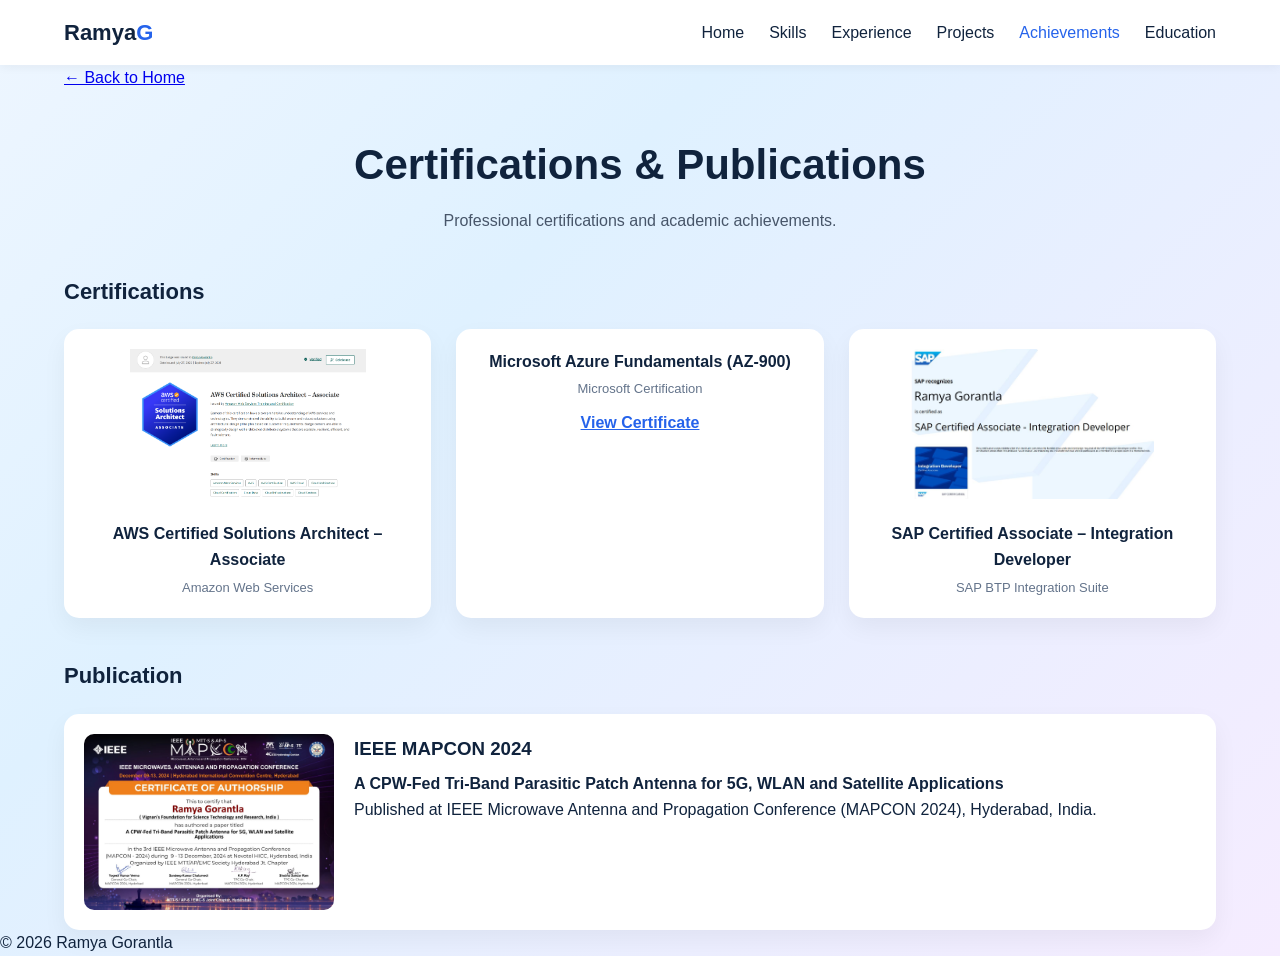
==== achievements.html @ 6d8d0039 "Update achievements.html" ====
<!DOCTYPE html>
<html lang="en">
<head>
  <meta charset="UTF-8" />
  <meta name="viewport" content="width=device-width, initial-scale=1.0"/>
  <title>Achievements | Ramya Gorantla</title>
  <link rel="stylesheet" href="style.css?v=3000" />
</head>

<body>

<!-- ===== NAVBAR ===== -->
<nav class="navbar">
  <div class="nav-container">
    <div class="logo">Ramya<span>G</span></div>
    <ul class="nav-links">
      <li><a href="index.html">Home</a></li>
      <li><a href="skills.html">Skills</a></li>
      <li><a href="experience.html">Experience</a></li>
      <li><a href="projects.html">Projects</a></li>
      <li><a class="active" href="achievements.html">Achievements</a></li>
      <li><a href="education.html">Education</a></li>
    </ul>
  </div>
</nav>

<!-- ===== SECTION ===== -->
<section class="page-section">
  <div class="container">

    <a href="index.html" class="back-link">← Back to Home</a>

    <h1 class="page-title">Certifications & Publications</h1>
    <p class="page-subtitle">Professional certifications and academic achievements.</p>

    <!-- ===== CERTIFICATIONS ===== -->
    <h2 class="section-title">Certifications</h2>

    <div class="cert-grid">

      <!-- AWS -->
      <div class="cert-card">
        <img src="images/Screenshot 2026-05-03 160434.png" alt="AWS Certification">
        <h3>AWS Certified Solutions Architect – Associate</h3>
        <p>Amazon Web Services</p>
      </div>

      <!-- AZURE -->
      <div class="cert-card">
        <h3>Microsoft Azure Fundamentals (AZ-900)</h3>
        <p>Microsoft Certification</p>
        <a href="images/Azure Fundamentals_AZ-900_certification_Ramya Gorantla.pdf" target="_blank">
          View Certificate
        </a>
      </div>

      <!-- SAP -->
      <div class="cert-card">
        <img src="images/1728362556163.jpg" alt="SAP Certification">
        <h3>SAP Certified Associate – Integration Developer</h3>
        <p>SAP BTP Integration Suite</p>
      </div>

    </div>

    <!-- ===== PUBLICATION ===== -->
    <h2 class="section-title">Publication</h2>

    <div class="publication-card">
      <img src="images/1738802696630.jpg" alt="IEEE Publication">
      
      <div>
        <h3>IEEE MAPCON 2024</h3>
        <p>
          <strong>
          A CPW-Fed Tri-Band Parasitic Patch Antenna for 5G, WLAN and Satellite Applications
          </strong>
        </p>
        <p>
          Published at IEEE Microwave Antenna and Propagation Conference (MAPCON 2024),
          Hyderabad, India.
        </p>
      </div>
    </div>

  </div>
</section>

<!-- ===== FOOTER ===== -->
<div class="footer">© 2026 Ramya Gorantla</div>

</body>
</html>
---- style.css ----
/* ===== RESET ===== */
* {
  margin: 0;
  padding: 0;
  box-sizing: border-box;
  font-family: "Segoe UI", Arial, sans-serif;
}

/* ===== BODY ===== */
body {
  background: linear-gradient(135deg, #eef6ff 0%, #dff1ff 35%, #f5ecff 100%);
  color: #10233d;
  line-height: 1.6;
}

/* ===== NAVBAR ===== */
.navbar {
  width: 100%;
  background: white;
  padding: 15px 0;
  box-shadow: 0 2px 10px rgba(0,0,0,0.05);
}

.nav-container {
  width: 90%;
  margin: auto;
  display: flex;
  justify-content: space-between;
  align-items: center;
}

.logo {
  font-size: 22px;
  font-weight: bold;
}

.logo span {
  color: #2563eb;
}

.nav-links {
  list-style: none;
  display: flex;
  gap: 25px;
}

.nav-links a {
  text-decoration: none;
  color: #10233d;
  font-weight: 500;
}

.nav-links a.active {
  color: #2563eb;
}

/* ===== HERO ===== */
.container {
  width: 90%;
  max-width: 1200px;
  margin: auto;
}

.hero {
  min-height: calc(100vh - 70px);
  display: flex;
  justify-content: center;
  align-items: center;
  padding: 70px 0;
}

.hero-left {
  max-width: 900px;
  text-align: center;
  margin: 0 auto;
}

/* ===== TAG ===== */
.tag {
  display: inline-block;
  background: #eaf2ff;
  padding: 10px 20px;
  border-radius: 30px;
  margin-bottom: 25px;
}

/* ===== TEXT ===== */
.hero h1 {
  font-size: 54px;
  margin-bottom: 10px;
}

.hero h2 {
  font-size: 25px;
  color: #3b82f6;
  margin-bottom: 20px;
}

.hero p {
  margin: 0 auto 30px;
  max-width: 850px;
}

/* ===== BUTTONS ===== */
.hero-buttons {
  display: flex;
  justify-content: center;
  flex-wrap: wrap;
  gap: 15px;
  margin-bottom: 35px;
}

.btn {
  padding: 12px 20px;
  border-radius: 10px;
  text-decoration: none;
  font-weight: 600;
}

.btn-primary {
  background: linear-gradient(135deg, #2563eb, #7c3aed);
  color: white;
}

/* ===== INFO BOXES (FIXED) ===== */
.quick-info {
  display: grid;
  grid-template-columns: repeat(4, 1fr);
  gap: 20px;
  max-width: 1050px;
  margin: 0 auto;
}

.info-box {
  background: white;
  padding: 25px;
  border-radius: 15px;
  min-height: 200px;
  text-align: center;
  box-shadow: 0 10px 25px rgba(0,0,0,0.05);
}

.info-box h3 {
  font-size: 22px;
  margin-bottom: 10px;
}

/* ===== CONTACT LINKS ===== */
.contact-links {
  display: flex;
  flex-direction: column;
  gap: 10px;
  align-items: center;
}

.contact-links a {
  width: 140px;
  padding: 8px 10px;
  border: 1px solid #dbe3ef;
  border-radius: 10px;
  text-decoration: none;
  color: #10233d;
  font-weight: 600;
  background: white;
}

/* ===== FLOATING BUTTON ===== */
.floating-ai-button {
  position: fixed;
  right: 25px;
  bottom: 25px;
  z-index: 999999;
  background: linear-gradient(135deg, #2563eb, #7c3aed);
  color: white;
  border: 2px solid white;
  padding: 15px 22px;
  border-radius: 999px;
  font-weight: 700;
  cursor: pointer;
  box-shadow: 0 12px 35px rgba(37,99,235,0.4);
}

/* ===== OVERLAY ===== */
.chat-overlay {
  position: fixed;
  inset: 0;
  background: rgba(15, 23, 42, 0.35);
  backdrop-filter: blur(4px);
  z-index: 999997;
  display: none;
}

.chat-overlay.show-overlay {
  display: block;
}

/* ===== CHATBOT ===== */
.chatbot-popup {
  position: fixed;
  top: 0;
  right: 0;
  width: 430px;
  height: 100vh;
  background: #0f172a;
  transform: translateX(100%);
  transition: transform 0.35s ease;
  z-index: 999998;
  display: flex;
  flex-direction: column;
}

.chatbot-popup.show-chatbot {
  transform: translateX(0);
}

.chatbot-header {
  height: 58px;
  background: linear-gradient(135deg, #2563eb, #7c3aed);
  color: white;
  display: flex;
  justify-content: space-between;
  align-items: center;
  padding: 16px;
  font-weight: 700;
}

.chatbot-frame {
  width: 100%;
  height: calc(100% - 58px);
  border: none;
}

/* ===== RESPONSIVE ===== */
@media (max-width: 900px) {
  .quick-info {
    grid-template-columns: repeat(2, 1fr);
  }
}

@media (max-width: 600px) {
  .quick-info {
    grid-template-columns: 1fr;
  }

  .hero h1 {
    font-size: 38px;
  }

  .hero h2 {
    font-size: 22px;
  }

  .nav-container {
    flex-direction: column;
    gap: 12px;
  }

  .nav-links {
    flex-wrap: wrap;
    justify-content: center;
  }
}
/* ===== SKILLS PAGE ===== */

.page-title {
  text-align: center;
  margin-top: 40px;
  font-size: 42px;
}

.page-subtitle {
  text-align: center;
  max-width: 700px;
  margin: 10px auto 40px;
  color: #475569;
}

.skills-grid {
  display: grid;
  grid-template-columns: repeat(3, 1fr);
  gap: 25px;
  margin-bottom: 50px;
}

.skill-card {
  background: white;
  padding: 25px;
  border-radius: 15px;
  box-shadow: 0 10px 25px rgba(0,0,0,0.05);
  transition: 0.3s;
}

.skill-card:hover {
  transform: translateY(-5px);
}

.skill-card h3 {
  margin-bottom: 10px;
  font-size: 20px;
}

.skill-card p {
  color: #475569;
}

/* Responsive */
@media (max-width: 900px) {
  .skills-grid {
    grid-template-columns: repeat(2, 1fr);
  }
}

@media (max-width: 600px) {
  .skills-grid {
    grid-template-columns: 1fr;
  }
}

/* ===== PROJECT GRID ===== */
.projects-grid {
  display: grid;
  grid-template-columns: repeat(2, 1fr);
  gap: 25px;
  margin-top: 30px;
}

/* ===== PROJECT CARD ===== */
.project-card {
  background: white;
  padding: 20px;
  border-radius: 15px;
  box-shadow: 0 10px 25px rgba(0,0,0,0.05);
  text-align: left;
  transition: 0.3s;
}

.project-card:hover {
  transform: translateY(-5px);
}

.project-card h3 {
  margin-bottom: 8px;
}

.project-card h4 {
  color: #3b82f6;
  font-size: 14px;
  margin-bottom: 10px;
}

.project-card p {
  font-size: 14px;
  margin-bottom: 10px;
}

.project-card a {
  color: #2563eb;
  font-weight: 600;
  text-decoration: none;
}

/* ===== RESPONSIVE ===== */
@media (max-width: 800px) {
  .projects-grid {
    grid-template-columns: 1fr;
  }
}

/* ===== SECTION TITLE ===== */
.section-title {
  margin-top: 40px;
  margin-bottom: 20px;
  font-size: 22px;
  text-align: left;
}

/* ===== CERT GRID ===== */
.cert-grid {
  display: grid;
  grid-template-columns: repeat(3, 1fr);
  gap: 25px;
}

/* ===== CERT CARD ===== */
.cert-card {
  background: white;
  padding: 20px;
  border-radius: 15px;
  text-align: center;
  box-shadow: 0 10px 25px rgba(0,0,0,0.05);
}

.cert-card img {
  width: 100%;
  height: 150px;
  object-fit: contain;
  margin-bottom: 15px;
}

.cert-card h3 {
  font-size: 16px;
  margin-bottom: 5px;
}

.cert-card p {
  font-size: 13px;
  color: #64748b;
}

.cert-card a {
  display: inline-block;
  margin-top: 10px;
  color: #2563eb;
  font-weight: 600;
}

/* ===== PUBLICATION ===== */
.publication-card {
  display: flex;
  gap: 20px;
  background: white;
  padding: 20px;
  border-radius: 15px;
  box-shadow: 0 10px 25px rgba(0,0,0,0.05);
}

.publication-card img {
  width: 250px;
  border-radius: 10px;
}

.publication-card h3 {
  margin-bottom: 8px;
}

/* ===== RESPONSIVE ===== */
@media (max-width: 900px) {
  .cert-grid {
    grid-template-columns: 1fr;
  }

  .publication-card {
    flex-direction: column;
  }

  .publication-card img {
    width: 100%;
  }
}
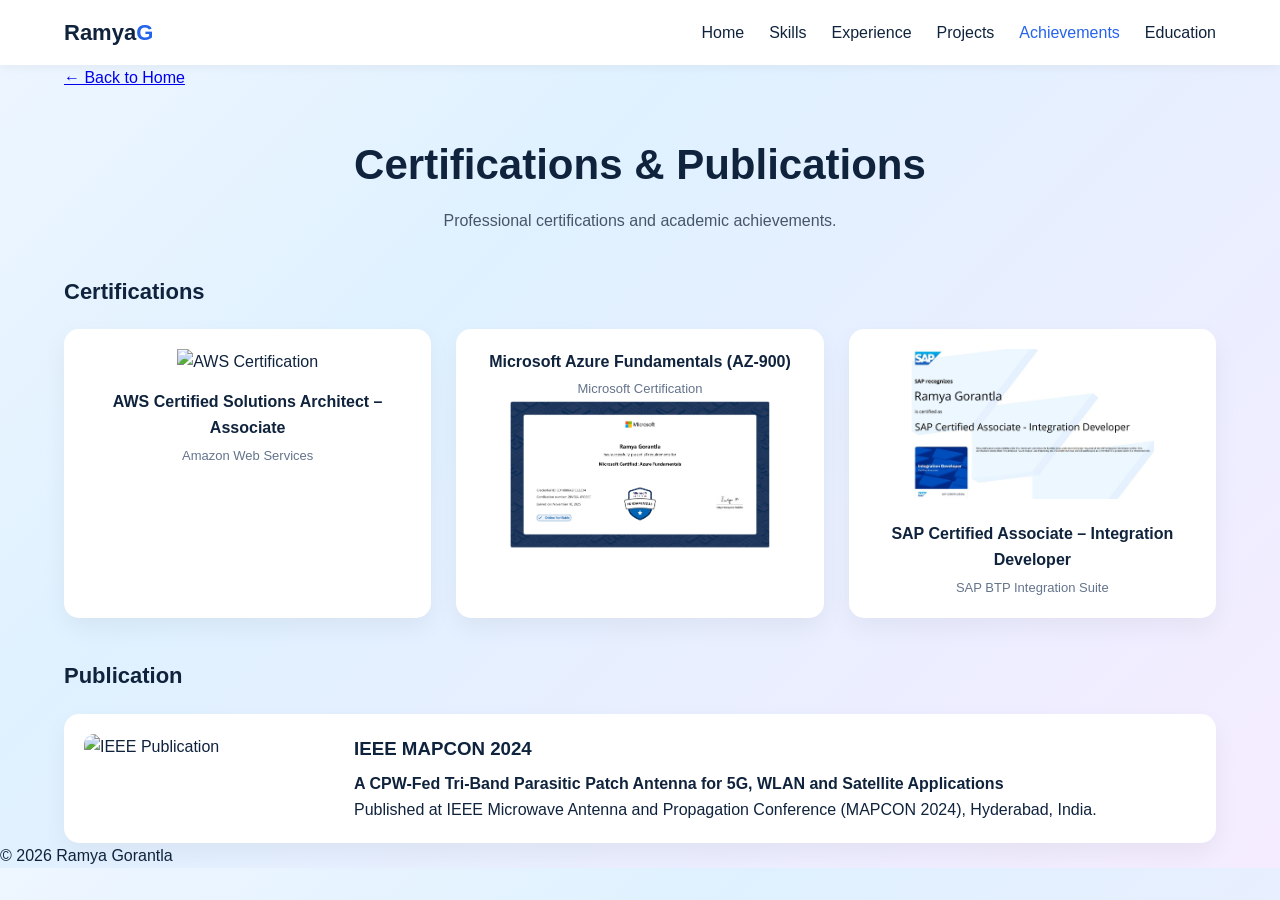
==== commit f2e04ee9: "Update achievements.html" ====
--- a/achievements.html
+++ b/achievements.html
@@ -40,7 +40,7 @@
 
       <!-- AWS -->
       <div class="cert-card">
-        <img src="images/Screenshot 2026-05-03 160434.png" alt="AWS Certification">
+        <img src="images/AWS.png" alt="AWS Certification">
         <h3>AWS Certified Solutions Architect – Associate</h3>
         <p>Amazon Web Services</p>
       </div>
@@ -49,14 +49,12 @@
       <div class="cert-card">
         <h3>Microsoft Azure Fundamentals (AZ-900)</h3>
         <p>Microsoft Certification</p>
-        <a href="images/Azure Fundamentals_AZ-900_certification_Ramya Gorantla.pdf" target="_blank">
-          View Certificate
-        </a>
+        <img src="images/Microsoft_Azure.png" alt="Microsoft Certification">
       </div>
 
       <!-- SAP -->
       <div class="cert-card">
-        <img src="images/1728362556163.jpg" alt="SAP Certification">
+        <img src="images/SAP.jpg" alt="SAP Certification">
         <h3>SAP Certified Associate – Integration Developer</h3>
         <p>SAP BTP Integration Suite</p>
       </div>
@@ -67,7 +65,7 @@
     <h2 class="section-title">Publication</h2>
 
     <div class="publication-card">
-      <img src="images/1738802696630.jpg" alt="IEEE Publication">
+      <img src="images/IEEE.jpg" alt="IEEE Publication">
       
       <div>
         <h3>IEEE MAPCON 2024</h3>
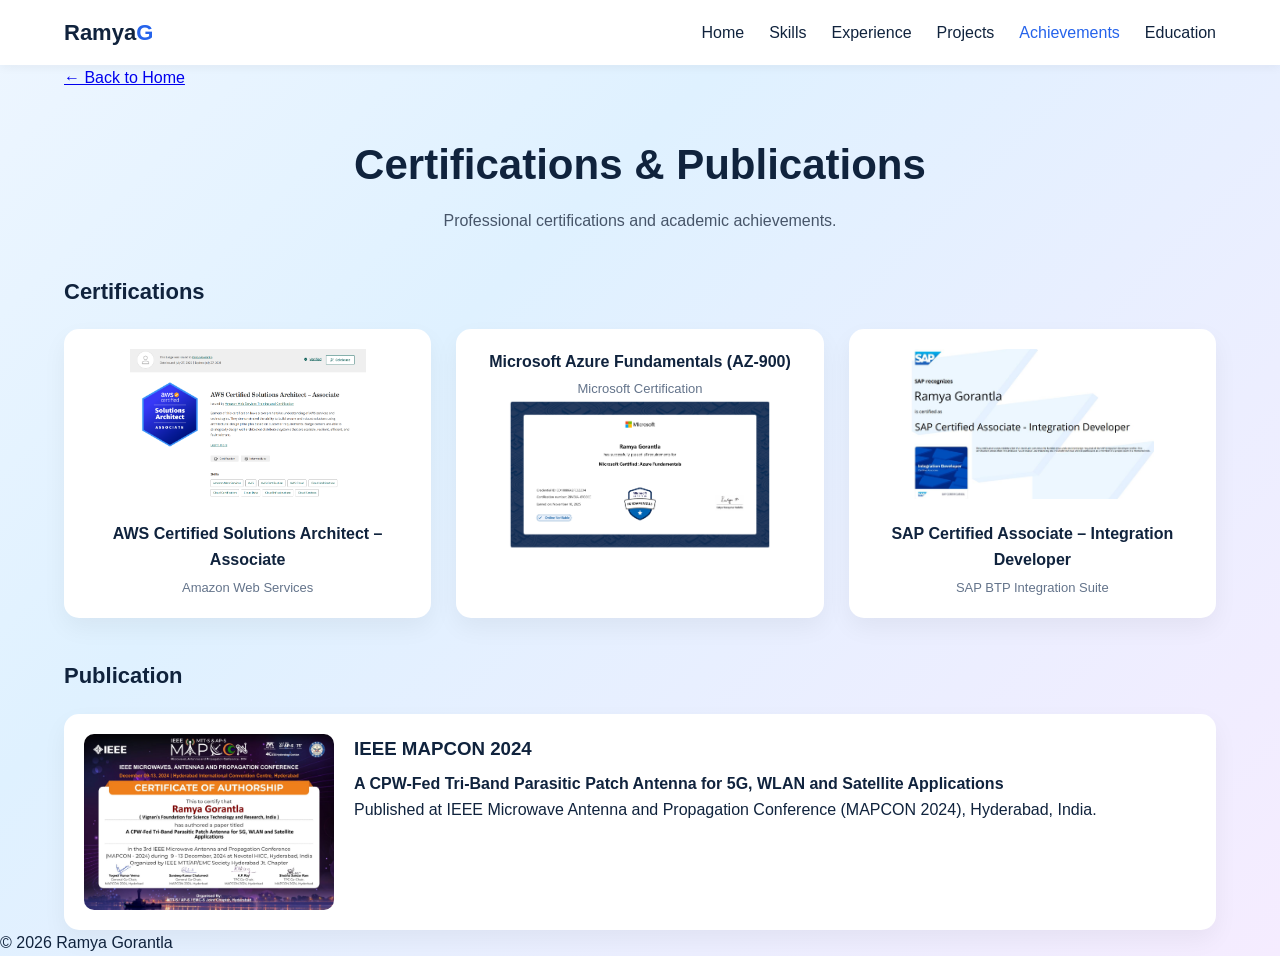
==== commit 733426d0: "Update achievements.html" ====
--- a/achievements.html
+++ b/achievements.html
@@ -54,7 +54,7 @@
 
       <!-- SAP -->
       <div class="cert-card">
-        <img src="images/SAP.jpg" alt="SAP Certification">
+        <img src="images/SAP.png" alt="SAP Certification">
         <h3>SAP Certified Associate – Integration Developer</h3>
         <p>SAP BTP Integration Suite</p>
       </div>
@@ -65,7 +65,7 @@
     <h2 class="section-title">Publication</h2>
 
     <div class="publication-card">
-      <img src="images/IEEE.jpg" alt="IEEE Publication">
+      <img src="images/IEEE.png" alt="IEEE Publication">
       
       <div>
         <h3>IEEE MAPCON 2024</h3>
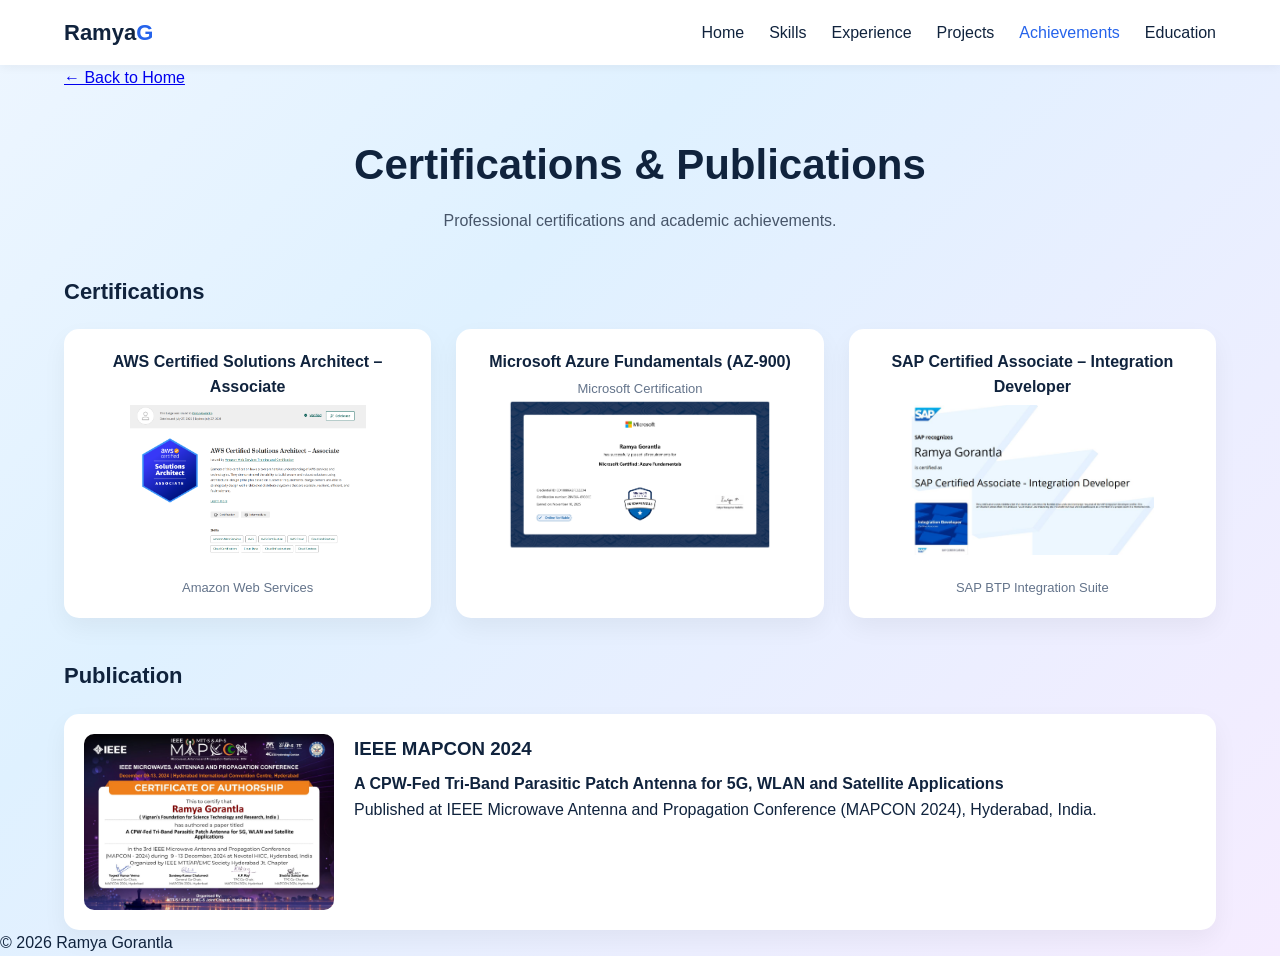
==== commit 849cc66f: "Update achievements.html" ====
--- a/achievements.html
+++ b/achievements.html
@@ -40,8 +40,8 @@
 
       <!-- AWS -->
       <div class="cert-card">
+        <h3>AWS Certified Solutions Architect – Associate</h3>
         <img src="images/AWS.png" alt="AWS Certification">
-        <h3>AWS Certified Solutions Architect – Associate</h3>
         <p>Amazon Web Services</p>
       </div>
 
@@ -54,8 +54,8 @@
 
       <!-- SAP -->
       <div class="cert-card">
+        <h3>SAP Certified Associate – Integration Developer</h3>
         <img src="images/SAP.png" alt="SAP Certification">
-        <h3>SAP Certified Associate – Integration Developer</h3>
         <p>SAP BTP Integration Suite</p>
       </div>
 
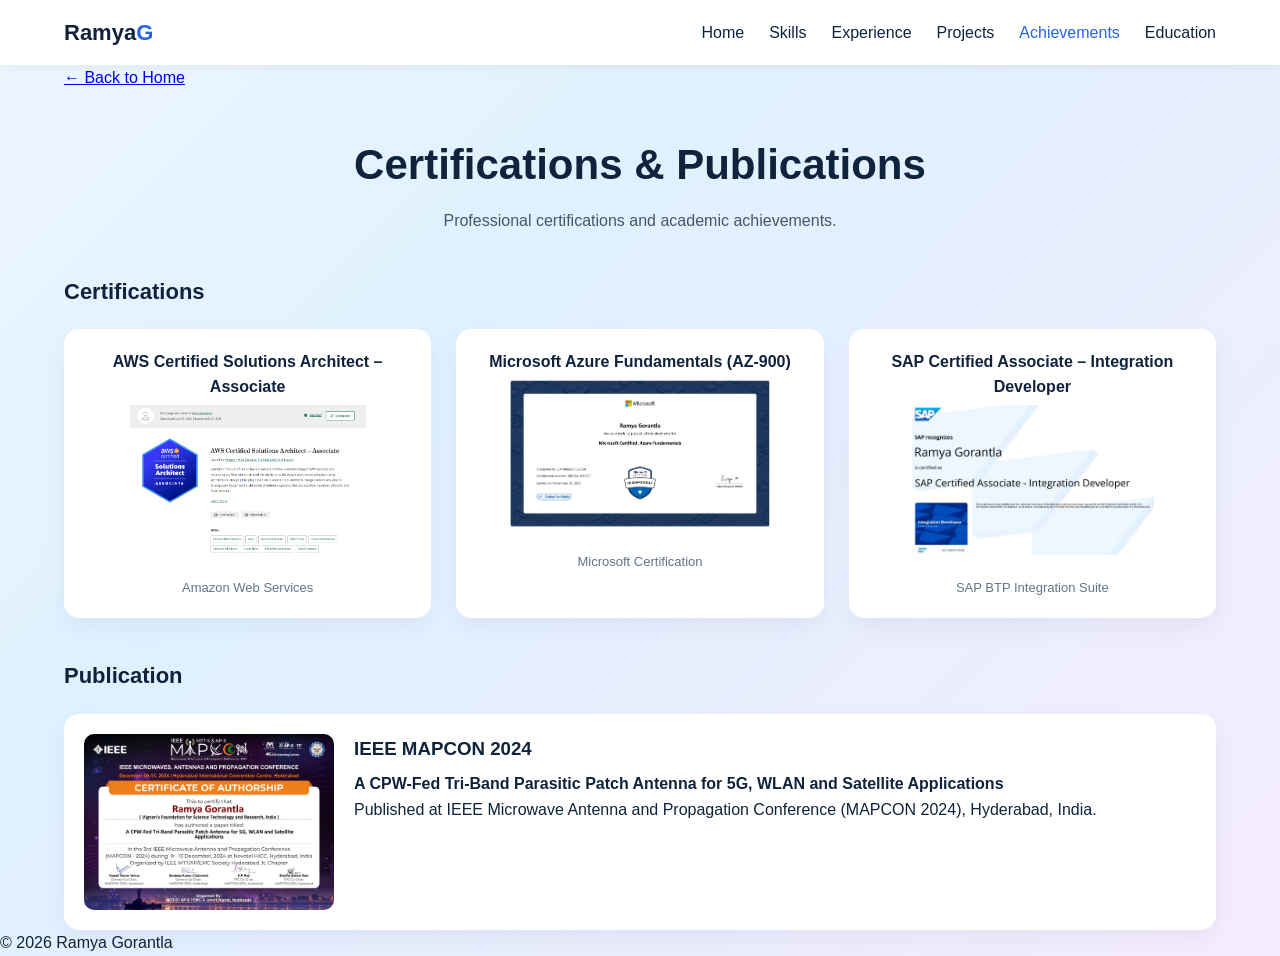
==== commit f64c531b: "Update achievements.html" ====
--- a/achievements.html
+++ b/achievements.html
@@ -48,8 +48,8 @@
       <!-- AZURE -->
       <div class="cert-card">
         <h3>Microsoft Azure Fundamentals (AZ-900)</h3>
+        <img src="images/Microsoft_Azure.png" alt="Microsoft Certification">
         <p>Microsoft Certification</p>
-        <img src="images/Microsoft_Azure.png" alt="Microsoft Certification">
       </div>
 
       <!-- SAP -->
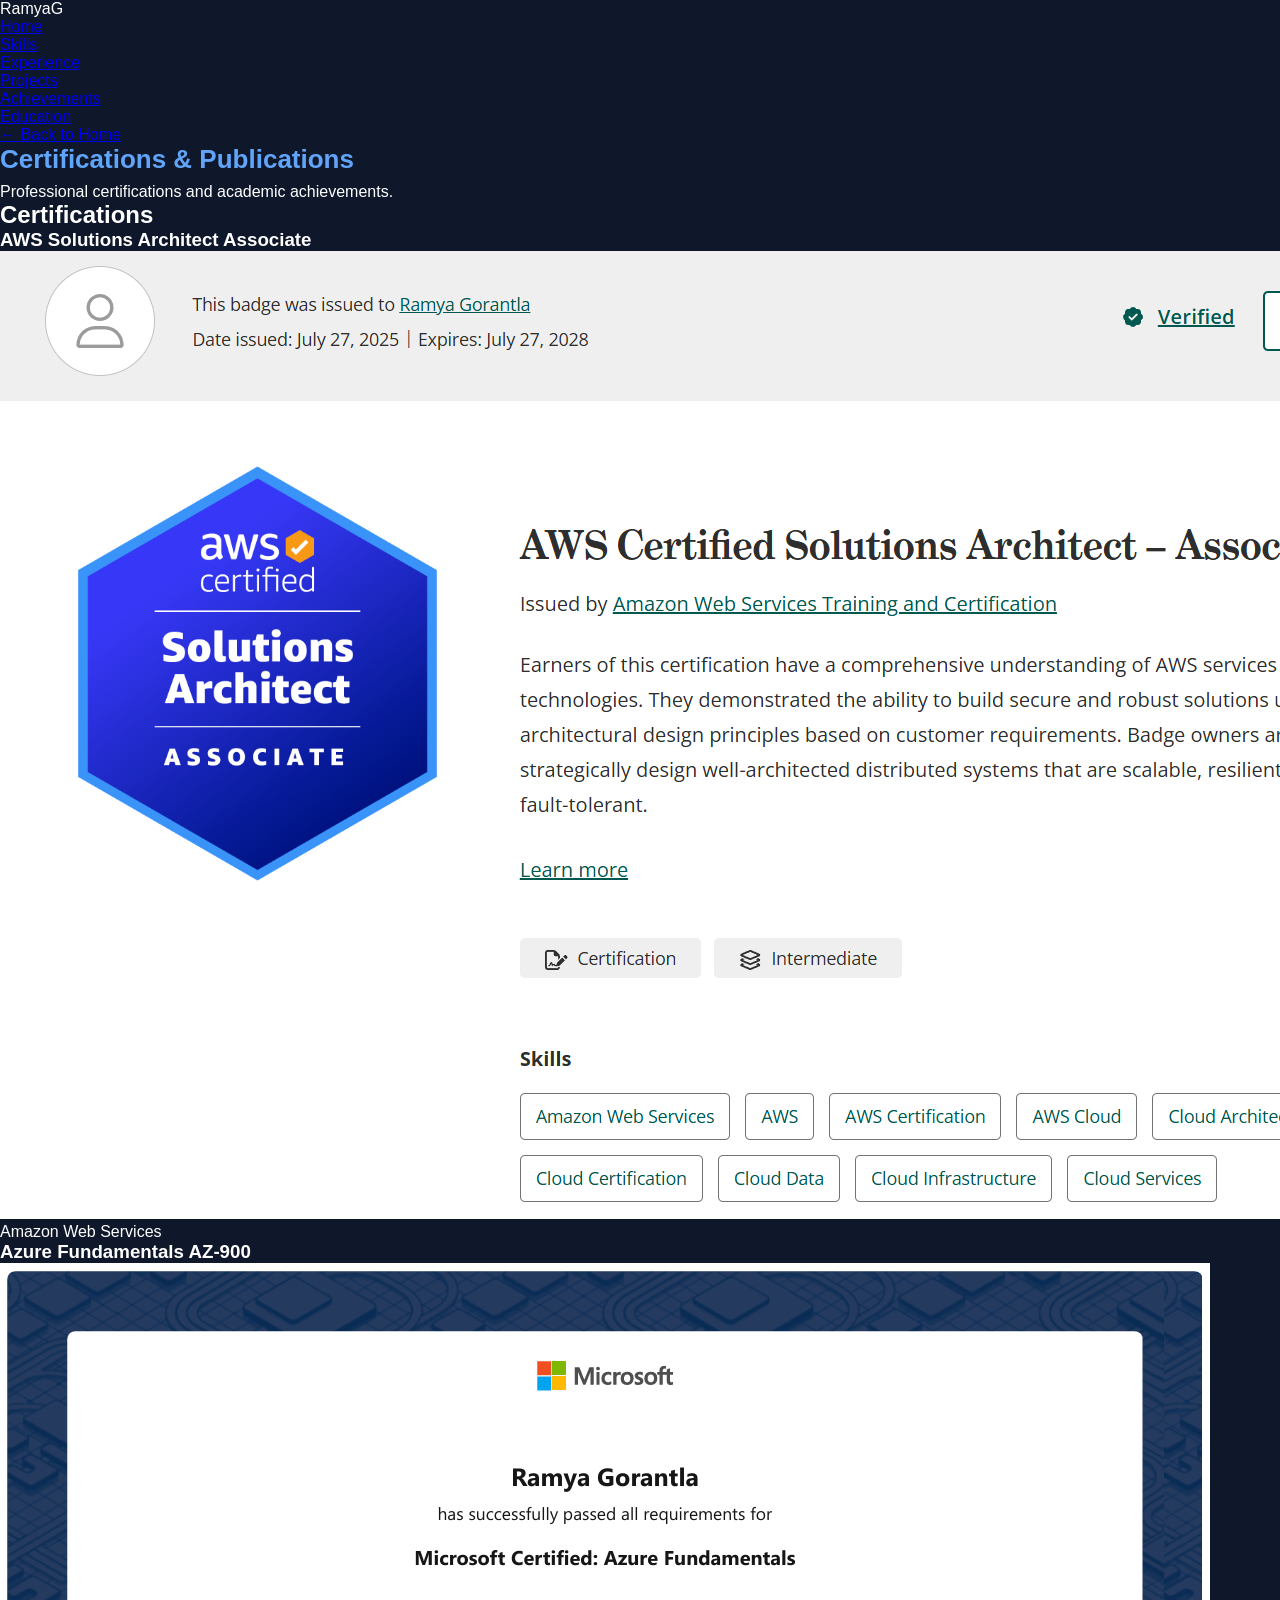
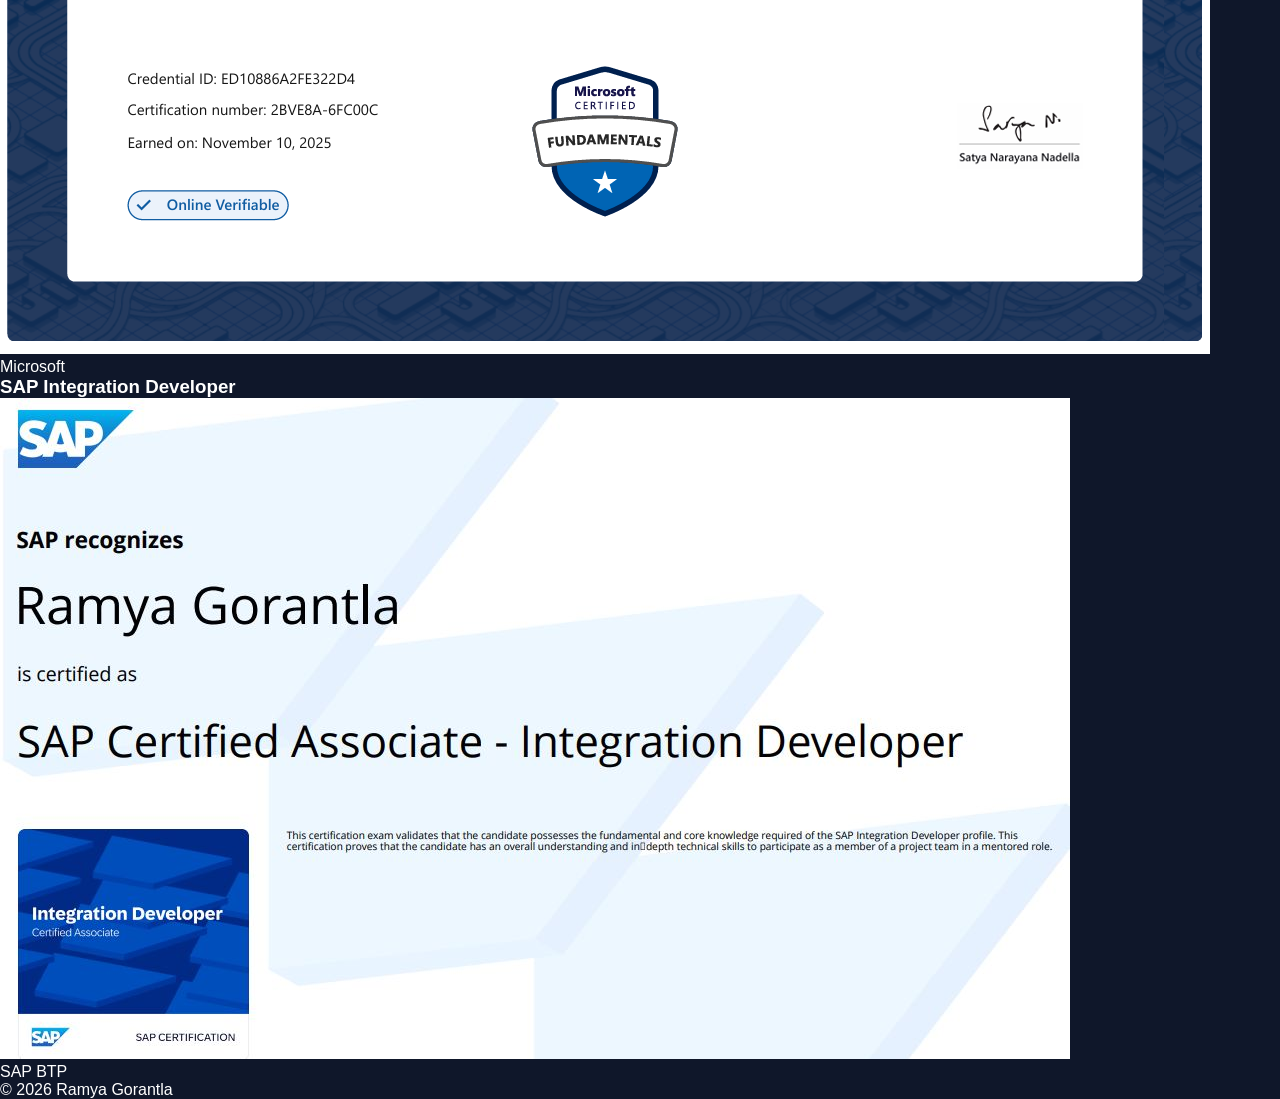
==== commit ef66fa16: "Update achievements.html" ====
--- a/achievements.html
+++ b/achievements.html
@@ -35,51 +35,31 @@
 
     <!-- ===== CERTIFICATIONS ===== -->
     <h2 class="section-title">Certifications</h2>
+<div class="cert-grid">
 
-    <div class="cert-grid">
+  <!-- AWS -->
+  <div class="cert-card">
+    <h3>AWS Solutions Architect Associate</h3>
+    <img src="images/AWS.png" alt="AWS Certification">
+    <p>Amazon Web Services</p>
+  </div>
 
-      <!-- AWS -->
-      <div class="cert-card">
-        <h3>AWS Certified Solutions Architect – Associate</h3>
-        <img src="images/AWS.png" alt="AWS Certification">
-        <p>Amazon Web Services</p>
-      </div>
+  <!-- Azure -->
+  <div class="cert-card">
+    <h3>Azure Fundamentals AZ-900</h3>
+    <img src="images/Microsoft_Azure.png" alt="Azure Certification">
+    <p>Microsoft</p>
+  </div>
 
-      <!-- AZURE -->
-      <div class="cert-card">
-        <h3>Microsoft Azure Fundamentals (AZ-900)</h3>
-        <img src="images/Microsoft_Azure.png" alt="Microsoft Certification">
-        <p>Microsoft Certification</p>
-      </div>
+  <!-- SAP -->
+  <div class="cert-card">
+    <h3>SAP Integration Developer</h3>
+    <img src="images/SAP.png" alt="SAP Certification">
+    <p>SAP BTP</p>
+  </div>
 
-      <!-- SAP -->
-      <div class="cert-card">
-        <h3>SAP Certified Associate – Integration Developer</h3>
-        <img src="images/SAP.png" alt="SAP Certification">
-        <p>SAP BTP Integration Suite</p>
-      </div>
-
-    </div>
-
-    <!-- ===== PUBLICATION ===== -->
-    <h2 class="section-title">Publication</h2>
-
-    <div class="publication-card">
-      <img src="images/IEEE.png" alt="IEEE Publication">
-      
-      <div>
-        <h3>IEEE MAPCON 2024</h3>
-        <p>
-          <strong>
-          A CPW-Fed Tri-Band Parasitic Patch Antenna for 5G, WLAN and Satellite Applications
-          </strong>
-        </p>
-        <p>
-          Published at IEEE Microwave Antenna and Propagation Conference (MAPCON 2024),
-          Hyderabad, India.
-        </p>
-      </div>
-    </div>
+</div>
+    
 
   </div>
 </section>
--- a/style.css
+++ b/style.css
@@ -1,449 +1,132 @@
-/* ===== RESET ===== */
 * {
+  box-sizing: border-box;
   margin: 0;
   padding: 0;
-  box-sizing: border-box;
   font-family: "Segoe UI", Arial, sans-serif;
 }
 
-/* ===== BODY ===== */
 body {
-  background: linear-gradient(135deg, #eef6ff 0%, #dff1ff 35%, #f5ecff 100%);
-  color: #10233d;
-  line-height: 1.6;
+  background: #0f172a;
+  color: white;
+  min-height: 100vh;
 }
 
-/* ===== NAVBAR ===== */
-.navbar {
-  width: 100%;
-  background: white;
-  padding: 15px 0;
-  box-shadow: 0 2px 10px rgba(0,0,0,0.05);
+.page {
+  min-height: 100vh;
+  padding: 18px;
+  background: #0f172a;
 }
 
-.nav-container {
-  width: 90%;
-  margin: auto;
-  display: flex;
-  justify-content: space-between;
-  align-items: center;
+.card {
+  background: #0f172a;
+  width: 100%;
+  height: 100%;
 }
 
-.logo {
-  font-size: 22px;
-  font-weight: bold;
+h1 {
+  font-size: 26px;
+  color: #60a5fa;
+  margin-bottom: 8px;
 }
 
-.logo span {
-  color: #2563eb;
+.subtitle {
+  color: #cbd5e1;
+  font-size: 14px;
+  line-height: 1.5;
+  margin-bottom: 14px;
 }
 
-.nav-links {
-  list-style: none;
+.quick-buttons {
   display: flex;
-  gap: 25px;
+  flex-wrap: wrap;
+  gap: 8px;
+  margin-bottom: 14px;
 }
 
-.nav-links a {
-  text-decoration: none;
-  color: #10233d;
-  font-weight: 500;
+.quick-buttons button {
+  background: #1e40af;
+  color: white;
+  border: none;
+  padding: 8px 12px;
+  border-radius: 999px;
+  cursor: pointer;
+  font-size: 13px;
 }
 
-.nav-links a.active {
-  color: #2563eb;
+.chat-box {
+  height: 320px;
+  overflow-y: auto;
+  background: #020617;
+  border: 1px solid #334155;
+  border-radius: 14px;
+  padding: 14px;
+  margin-bottom: 14px;
 }
 
-/* ===== HERO ===== */
-.container {
-  width: 90%;
-  max-width: 1200px;
-  margin: auto;
+.bot-message,
+.user-message {
+  padding: 11px 13px;
+  border-radius: 13px;
+  margin-bottom: 12px;
+  font-size: 14px;
+  line-height: 1.5;
+  white-space: pre-wrap;
 }
 
-.hero {
-  min-height: calc(100vh - 70px);
-  display: flex;
-  justify-content: center;
-  align-items: center;
-  padding: 70px 0;
+.bot-message {
+  background: #111827;
+  color: #e5e7eb;
+  border: 1px solid #374151;
+  max-width: 90%;
 }
 
-.hero-left {
-  max-width: 900px;
-  text-align: center;
-  margin: 0 auto;
+.user-message {
+  background: #2563eb;
+  color: white;
+  max-width: 85%;
+  margin-left: auto;
 }
 
-/* ===== TAG ===== */
-.tag {
-  display: inline-block;
-  background: #eaf2ff;
-  padding: 10px 20px;
-  border-radius: 30px;
-  margin-bottom: 25px;
+.loading {
+  color: #93c5fd;
+  font-style: italic;
 }
 
-/* ===== TEXT ===== */
-.hero h1 {
-  font-size: 54px;
+.input-row {
+  display: flex;
+  gap: 8px;
   margin-bottom: 10px;
 }
 
-.hero h2 {
-  font-size: 25px;
-  color: #3b82f6;
-  margin-bottom: 20px;
+.input-row input {
+  flex: 1;
+  padding: 12px;
+  border-radius: 10px;
+  border: none;
+  outline: none;
+  font-size: 14px;
 }
 
-.hero p {
-  margin: 0 auto 30px;
-  max-width: 850px;
-}
-
-/* ===== BUTTONS ===== */
-.hero-buttons {
-  display: flex;
-  justify-content: center;
-  flex-wrap: wrap;
-  gap: 15px;
-  margin-bottom: 35px;
-}
-
-.btn {
-  padding: 12px 20px;
+.input-row button {
+  background: #2563eb;
+  color: white;
+  border: none;
+  padding: 12px 16px;
   border-radius: 10px;
-  text-decoration: none;
-  font-weight: 600;
-}
-
-.btn-primary {
-  background: linear-gradient(135deg, #2563eb, #7c3aed);
-  color: white;
-}
-
-/* ===== INFO BOXES (FIXED) ===== */
-.quick-info {
-  display: grid;
-  grid-template-columns: repeat(4, 1fr);
-  gap: 20px;
-  max-width: 1050px;
-  margin: 0 auto;
-}
-
-.info-box {
-  background: white;
-  padding: 25px;
-  border-radius: 15px;
-  min-height: 200px;
-  text-align: center;
-  box-shadow: 0 10px 25px rgba(0,0,0,0.05);
-}
-
-.info-box h3 {
-  font-size: 22px;
-  margin-bottom: 10px;
-}
-
-/* ===== CONTACT LINKS ===== */
-.contact-links {
-  display: flex;
-  flex-direction: column;
-  gap: 10px;
-  align-items: center;
-}
-
-.contact-links a {
-  width: 140px;
-  padding: 8px 10px;
-  border: 1px solid #dbe3ef;
-  border-radius: 10px;
-  text-decoration: none;
-  color: #10233d;
-  font-weight: 600;
-  background: white;
-}
-
-/* ===== FLOATING BUTTON ===== */
-.floating-ai-button {
-  position: fixed;
-  right: 25px;
-  bottom: 25px;
-  z-index: 999999;
-  background: linear-gradient(135deg, #2563eb, #7c3aed);
-  color: white;
-  border: 2px solid white;
-  padding: 15px 22px;
-  border-radius: 999px;
-  font-weight: 700;
   cursor: pointer;
-  box-shadow: 0 12px 35px rgba(37,99,235,0.4);
-}
-
-/* ===== OVERLAY ===== */
-.chat-overlay {
-  position: fixed;
-  inset: 0;
-  background: rgba(15, 23, 42, 0.35);
-  backdrop-filter: blur(4px);
-  z-index: 999997;
-  display: none;
-}
-
-.chat-overlay.show-overlay {
-  display: block;
-}
-
-/* ===== CHATBOT ===== */
-.chatbot-popup {
-  position: fixed;
-  top: 0;
-  right: 0;
-  width: 430px;
-  height: 100vh;
-  background: #0f172a;
-  transform: translateX(100%);
-  transition: transform 0.35s ease;
-  z-index: 999998;
-  display: flex;
-  flex-direction: column;
-}
-
-.chatbot-popup.show-chatbot {
-  transform: translateX(0);
-}
-
-.chatbot-header {
-  height: 58px;
-  background: linear-gradient(135deg, #2563eb, #7c3aed);
-  color: white;
-  display: flex;
-  justify-content: space-between;
-  align-items: center;
-  padding: 16px;
   font-weight: 700;
 }
 
-.chatbot-frame {
-  width: 100%;
-  height: calc(100% - 58px);
-  border: none;
+.hint {
+  color: #94a3b8;
+  font-size: 13px;
 }
 
-/* ===== RESPONSIVE ===== */
-@media (max-width: 900px) {
-  .quick-info {
-    grid-template-columns: repeat(2, 1fr);
-  }
+.chatbot-popup.chatbot-maximized {
+  width: 90vw !important;
+  height: 90vh !important;
+  top: 50% !important;
+  right: 50% !important;
+  transform: translate(50%, -50%) !important;
+  border-radius: 20px !important;
 }
-
-@media (max-width: 600px) {
-  .quick-info {
-    grid-template-columns: 1fr;
-  }
-
-  .hero h1 {
-    font-size: 38px;
-  }
-
-  .hero h2 {
-    font-size: 22px;
-  }
-
-  .nav-container {
-    flex-direction: column;
-    gap: 12px;
-  }
-
-  .nav-links {
-    flex-wrap: wrap;
-    justify-content: center;
-  }
-}
-/* ===== SKILLS PAGE ===== */
-
-.page-title {
-  text-align: center;
-  margin-top: 40px;
-  font-size: 42px;
-}
-
-.page-subtitle {
-  text-align: center;
-  max-width: 700px;
-  margin: 10px auto 40px;
-  color: #475569;
-}
-
-.skills-grid {
-  display: grid;
-  grid-template-columns: repeat(3, 1fr);
-  gap: 25px;
-  margin-bottom: 50px;
-}
-
-.skill-card {
-  background: white;
-  padding: 25px;
-  border-radius: 15px;
-  box-shadow: 0 10px 25px rgba(0,0,0,0.05);
-  transition: 0.3s;
-}
-
-.skill-card:hover {
-  transform: translateY(-5px);
-}
-
-.skill-card h3 {
-  margin-bottom: 10px;
-  font-size: 20px;
-}
-
-.skill-card p {
-  color: #475569;
-}
-
-/* Responsive */
-@media (max-width: 900px) {
-  .skills-grid {
-    grid-template-columns: repeat(2, 1fr);
-  }
-}
-
-@media (max-width: 600px) {
-  .skills-grid {
-    grid-template-columns: 1fr;
-  }
-}
-
-/* ===== PROJECT GRID ===== */
-.projects-grid {
-  display: grid;
-  grid-template-columns: repeat(2, 1fr);
-  gap: 25px;
-  margin-top: 30px;
-}
-
-/* ===== PROJECT CARD ===== */
-.project-card {
-  background: white;
-  padding: 20px;
-  border-radius: 15px;
-  box-shadow: 0 10px 25px rgba(0,0,0,0.05);
-  text-align: left;
-  transition: 0.3s;
-}
-
-.project-card:hover {
-  transform: translateY(-5px);
-}
-
-.project-card h3 {
-  margin-bottom: 8px;
-}
-
-.project-card h4 {
-  color: #3b82f6;
-  font-size: 14px;
-  margin-bottom: 10px;
-}
-
-.project-card p {
-  font-size: 14px;
-  margin-bottom: 10px;
-}
-
-.project-card a {
-  color: #2563eb;
-  font-weight: 600;
-  text-decoration: none;
-}
-
-/* ===== RESPONSIVE ===== */
-@media (max-width: 800px) {
-  .projects-grid {
-    grid-template-columns: 1fr;
-  }
-}
-
-/* ===== SECTION TITLE ===== */
-.section-title {
-  margin-top: 40px;
-  margin-bottom: 20px;
-  font-size: 22px;
-  text-align: left;
-}
-
-/* ===== CERT GRID ===== */
-.cert-grid {
-  display: grid;
-  grid-template-columns: repeat(3, 1fr);
-  gap: 25px;
-}
-
-/* ===== CERT CARD ===== */
-.cert-card {
-  background: white;
-  padding: 20px;
-  border-radius: 15px;
-  text-align: center;
-  box-shadow: 0 10px 25px rgba(0,0,0,0.05);
-}
-
-.cert-card img {
-  width: 100%;
-  height: 150px;
-  object-fit: contain;
-  margin-bottom: 15px;
-}
-
-.cert-card h3 {
-  font-size: 16px;
-  margin-bottom: 5px;
-}
-
-.cert-card p {
-  font-size: 13px;
-  color: #64748b;
-}
-
-.cert-card a {
-  display: inline-block;
-  margin-top: 10px;
-  color: #2563eb;
-  font-weight: 600;
-}
-
-/* ===== PUBLICATION ===== */
-.publication-card {
-  display: flex;
-  gap: 20px;
-  background: white;
-  padding: 20px;
-  border-radius: 15px;
-  box-shadow: 0 10px 25px rgba(0,0,0,0.05);
-}
-
-.publication-card img {
-  width: 250px;
-  border-radius: 10px;
-}
-
-.publication-card h3 {
-  margin-bottom: 8px;
-}
-
-/* ===== RESPONSIVE ===== */
-@media (max-width: 900px) {
-  .cert-grid {
-    grid-template-columns: 1fr;
-  }
-
-  .publication-card {
-    flex-direction: column;
-  }
-
-  .publication-card img {
-    width: 100%;
-  }
-}
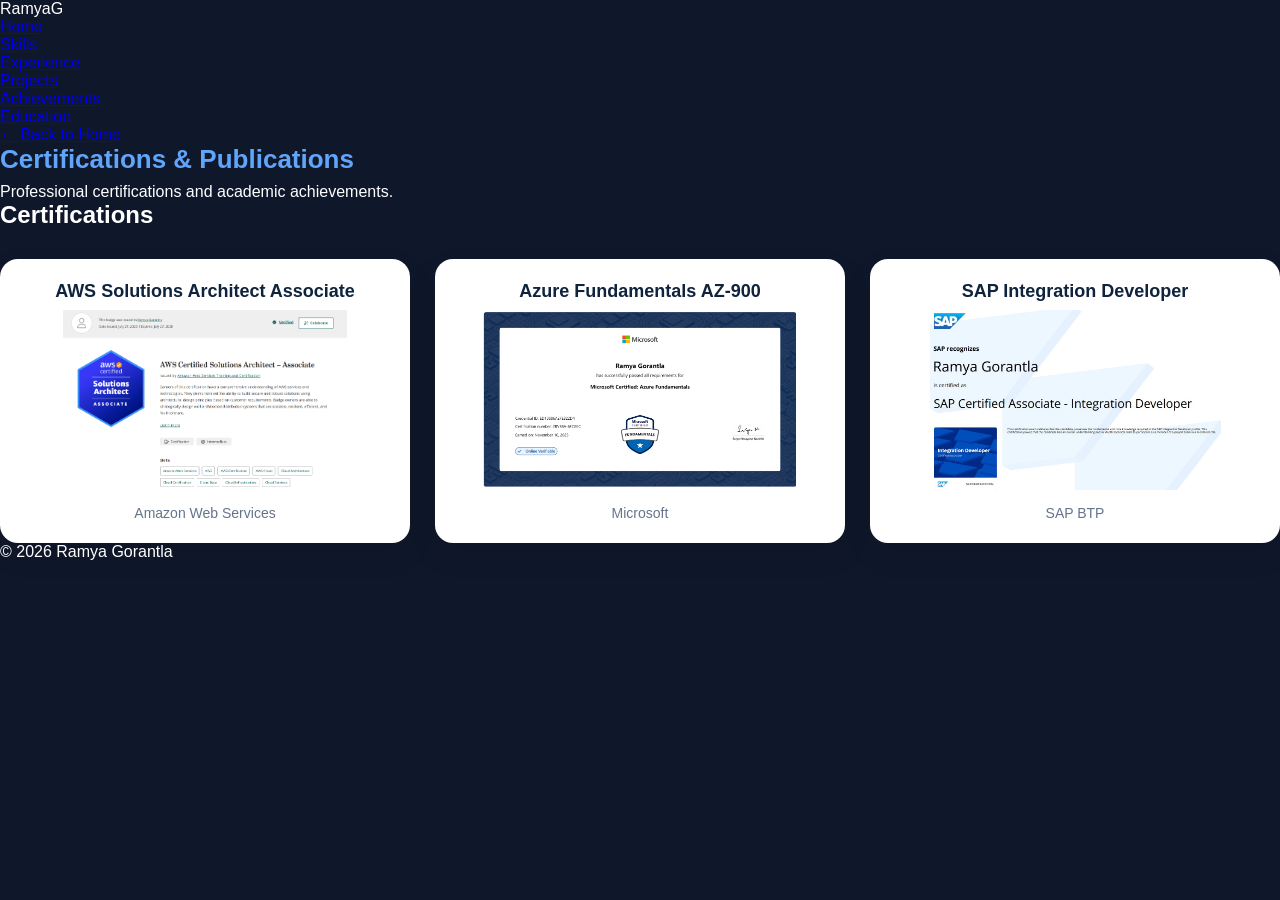
==== commit ed3c0abf: "Update achievements.html" ====
--- a/achievements.html
+++ b/achievements.html
@@ -4,12 +4,55 @@
   <meta charset="UTF-8" />
   <meta name="viewport" content="width=device-width, initial-scale=1.0"/>
   <title>Achievements | Ramya Gorantla</title>
-  <link rel="stylesheet" href="style.css?v=3000" />
+  <link rel="stylesheet" href="style.css?v=4000" />
+
+  <style>
+    .cert-grid {
+      display: grid;
+      grid-template-columns: repeat(3, 1fr);
+      gap: 25px;
+      margin-top: 25px;
+    }
+
+    .cert-card {
+      background: white;
+      border-radius: 18px;
+      padding: 22px;
+      text-align: center;
+      box-shadow: 0 12px 30px rgba(0,0,0,0.08);
+      overflow: hidden;
+    }
+
+    .cert-card img {
+      width: 100%;
+      height: 180px;
+      max-height: 180px;
+      object-fit: contain;
+      display: block;
+      margin: 15px auto;
+    }
+
+    .cert-card h3 {
+      font-size: 18px;
+      margin-bottom: 10px;
+      color: #10233d;
+    }
+
+    .cert-card p {
+      color: #64748b;
+      font-size: 14px;
+    }
+
+    @media (max-width: 900px) {
+      .cert-grid {
+        grid-template-columns: 1fr;
+      }
+    }
+  </style>
 </head>
 
 <body>
 
-<!-- ===== NAVBAR ===== -->
 <nav class="navbar">
   <div class="nav-container">
     <div class="logo">Ramya<span>G</span></div>
@@ -24,7 +67,6 @@
   </div>
 </nav>
 
-<!-- ===== SECTION ===== -->
 <section class="page-section">
   <div class="container">
 
@@ -33,38 +75,31 @@
     <h1 class="page-title">Certifications & Publications</h1>
     <p class="page-subtitle">Professional certifications and academic achievements.</p>
 
-    <!-- ===== CERTIFICATIONS ===== -->
     <h2 class="section-title">Certifications</h2>
-<div class="cert-grid">
 
-  <!-- AWS -->
-  <div class="cert-card">
-    <h3>AWS Solutions Architect Associate</h3>
-    <img src="images/AWS.png" alt="AWS Certification">
-    <p>Amazon Web Services</p>
-  </div>
+    <div class="cert-grid">
+      <div class="cert-card">
+        <h3>AWS Solutions Architect Associate</h3>
+        <img src="images/AWS.png" alt="AWS Certification">
+        <p>Amazon Web Services</p>
+      </div>
 
-  <!-- Azure -->
-  <div class="cert-card">
-    <h3>Azure Fundamentals AZ-900</h3>
-    <img src="images/Microsoft_Azure.png" alt="Azure Certification">
-    <p>Microsoft</p>
-  </div>
+      <div class="cert-card">
+        <h3>Azure Fundamentals AZ-900</h3>
+        <img src="images/Microsoft_Azure.png" alt="Azure Certification">
+        <p>Microsoft</p>
+      </div>
 
-  <!-- SAP -->
-  <div class="cert-card">
-    <h3>SAP Integration Developer</h3>
-    <img src="images/SAP.png" alt="SAP Certification">
-    <p>SAP BTP</p>
-  </div>
-
-</div>
-    
+      <div class="cert-card">
+        <h3>SAP Integration Developer</h3>
+        <img src="images/SAP.png" alt="SAP Certification">
+        <p>SAP BTP</p>
+      </div>
+    </div>
 
   </div>
 </section>
 
-<!-- ===== FOOTER ===== -->
 <div class="footer">© 2026 Ramya Gorantla</div>
 
 </body>
--- a/style.css
+++ b/style.css
@@ -130,3 +130,121 @@
   transform: translate(50%, -50%) !important;
   border-radius: 20px !important;
 }
+
+/* ===== ACHIEVEMENTS CERTIFICATE FIX ===== */
+.cert-grid {
+  display: grid !important;
+  grid-template-columns: repeat(3, 1fr) !important;
+  gap: 25px !important;
+  margin-top: 30px !important;
+}
+
+.cert-card {
+  background: #ffffff !important;
+  border-radius: 18px !important;
+  padding: 22px !important;
+  text-align: center !important;
+  box-shadow: 0 12px 30px rgba(0,0,0,0.08) !important;
+  overflow: hidden !important;
+}
+
+.cert-card img {
+  width: 100% !important;
+  height: 180px !important;
+  max-height: 180px !important;
+  object-fit: contain !important;
+  display: block !important;
+  margin: 0 auto 15px auto !important;
+}
+
+.cert-card h3 {
+  font-size: 18px !important;
+  margin-bottom: 8px !important;
+  color: #10233d !important;
+}
+
+.cert-card p {
+  color: #64748b !important;
+  font-size: 14px !important;
+}
+
+.publication-card img {
+  width: 280px !important;
+  max-width: 280px !important;
+  height: auto !important;
+  object-fit: contain !important;
+}
+
+@media (max-width: 900px) {
+  .cert-grid {
+    grid-template-columns: 1fr !important;
+  }
+
+  .publication-card {
+    flex-direction: column !important;
+  }
+
+  .publication-card img {
+    width: 100% !important;
+    max-width: 100% !important;
+  }
+}
+
+/* ===== ACHIEVEMENTS CERTIFICATE FIX ===== */
+.cert-grid {
+  display: grid !important;
+  grid-template-columns: repeat(3, 1fr) !important;
+  gap: 25px !important;
+  margin-top: 30px !important;
+}
+
+.cert-card {
+  background: #ffffff !important;
+  border-radius: 18px !important;
+  padding: 22px !important;
+  text-align: center !important;
+  box-shadow: 0 12px 30px rgba(0,0,0,0.08) !important;
+  overflow: hidden !important;
+}
+
+.cert-card img {
+  width: 100% !important;
+  height: 180px !important;
+  max-height: 180px !important;
+  object-fit: contain !important;
+  display: block !important;
+  margin: 0 auto 15px auto !important;
+}
+
+.cert-card h3 {
+  font-size: 18px !important;
+  margin-bottom: 8px !important;
+  color: #10233d !important;
+}
+
+.cert-card p {
+  color: #64748b !important;
+  font-size: 14px !important;
+}
+
+.publication-card img {
+  width: 280px !important;
+  max-width: 280px !important;
+  height: auto !important;
+  object-fit: contain !important;
+}
+
+@media (max-width: 900px) {
+  .cert-grid {
+    grid-template-columns: 1fr !important;
+  }
+
+  .publication-card {
+    flex-direction: column !important;
+  }
+
+  .publication-card img {
+    width: 100% !important;
+    max-width: 100% !important;
+  }
+}
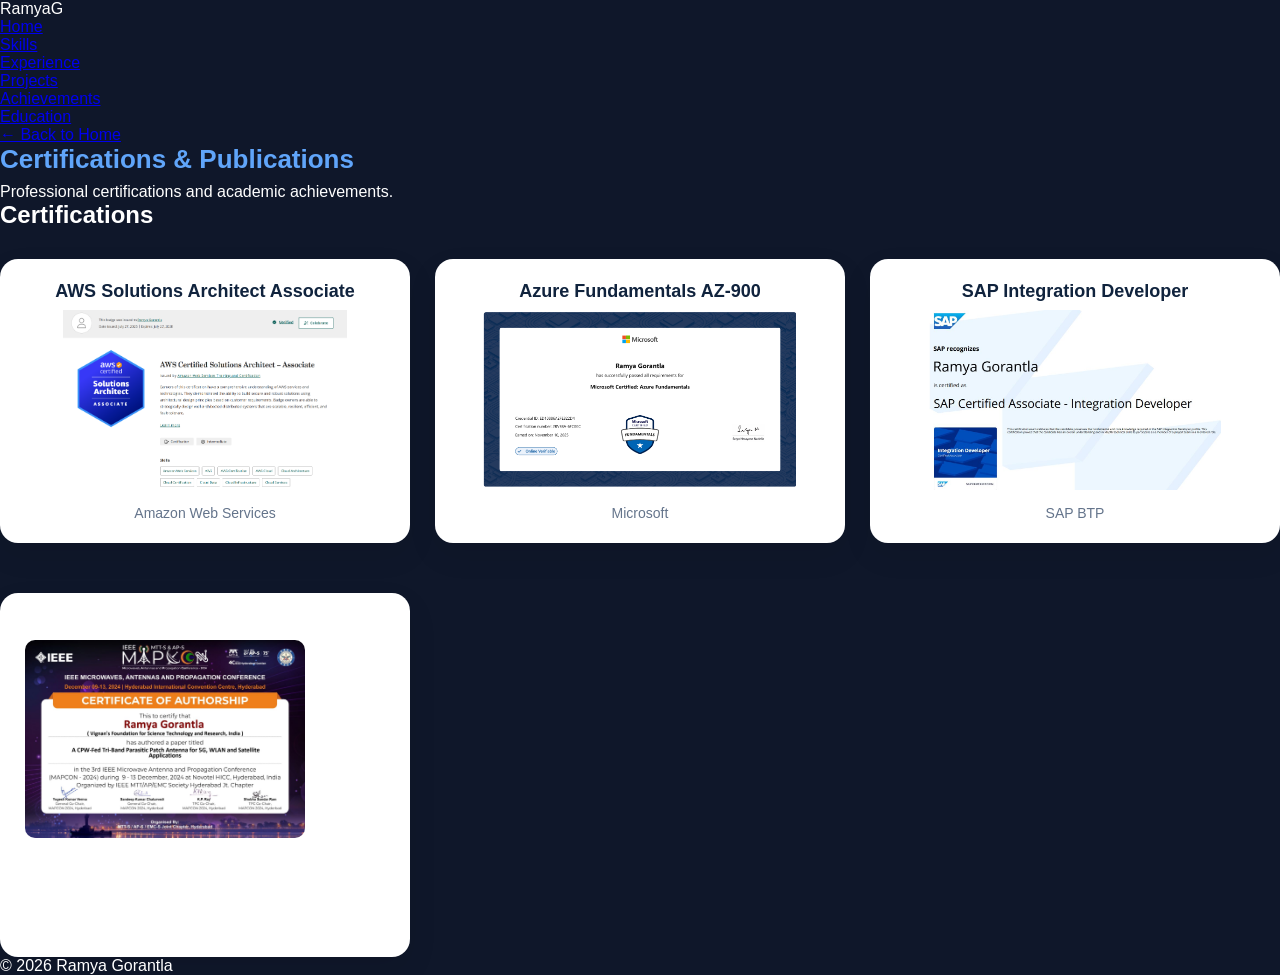
==== commit 85ed87bf: "Update achievements.html" ====
--- a/achievements.html
+++ b/achievements.html
@@ -95,6 +95,17 @@
         <img src="images/SAP.png" alt="SAP Certification">
         <p>SAP BTP</p>
       </div>
+
+      <div class="publication-card">
+
+  <div>
+    <h3>IEEE MAPCON 2024</h3>
+    <img src="images/IEEE.png" alt="IEEE Publication">
+
+    <p><strong>A CPW-Fed Tri-Band Parasitic Patch Antenna for 5G, WLAN and Satellite Applications</strong></p>
+    <p>Authored and presented in the IEEE Microwave Antenna and Propagation Conference during December 2024 in Hyderabad, India.</p>
+  </div>
+</div>
     </div>
 
   </div>
--- a/style.css
+++ b/style.css
@@ -247,4 +247,37 @@
     width: 100% !important;
     max-width: 100% !important;
   }
-}+}
+
+/* ===== PUBLICATION FIX ===== */
+.publication-card {
+  display: flex;
+  gap: 25px;
+  align-items: center;
+  background: white;
+  padding: 25px;
+  border-radius: 18px;
+  box-shadow: 0 12px 30px rgba(0,0,0,0.08);
+  margin-top: 25px;
+}
+
+.publication-card img {
+  width: 300px;
+  max-width: 300px;
+  height: auto;
+  object-fit: contain;
+  border-radius: 10px;
+}
+
+/* Mobile */
+@media (max-width: 900px) {
+  .publication-card {
+    flex-direction: column;
+    text-align: center;
+  }
+
+  .publication-card img {
+    width: 100%;
+    max-width: 100%;
+  }
+}
